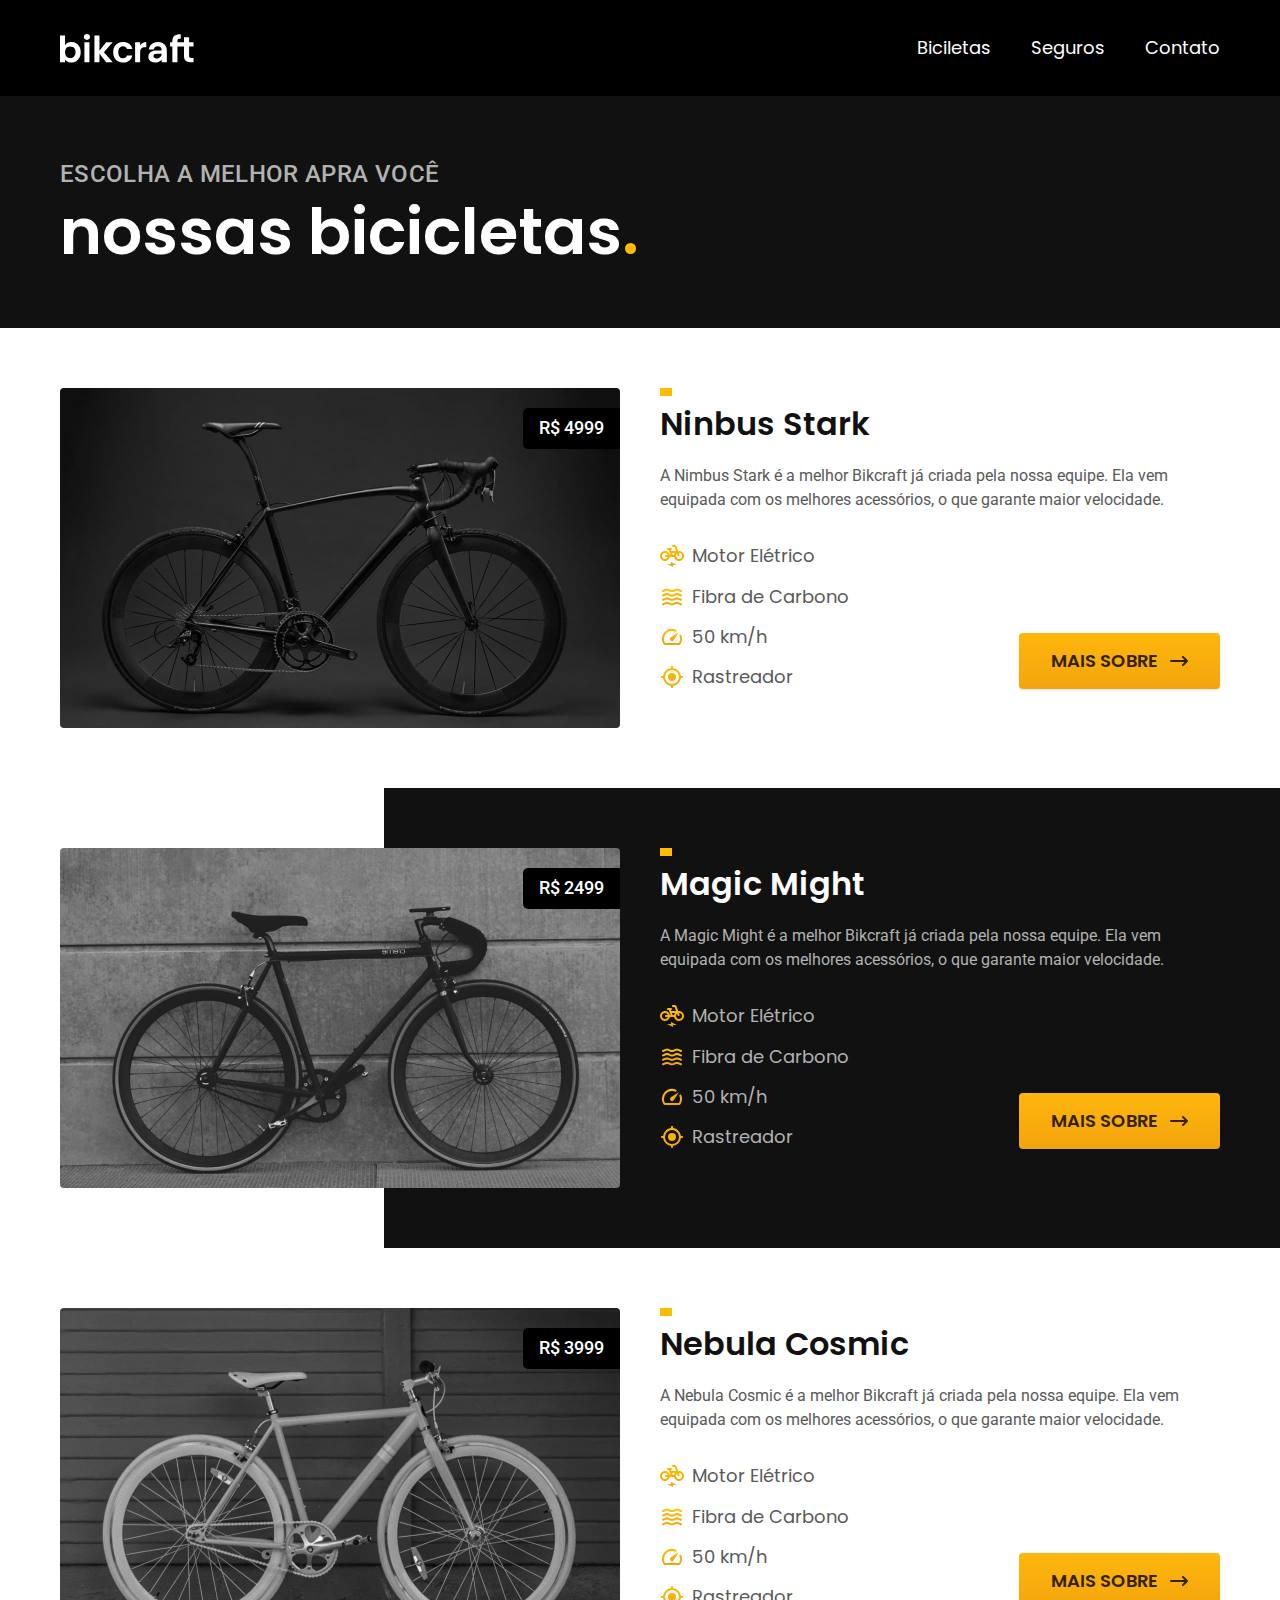
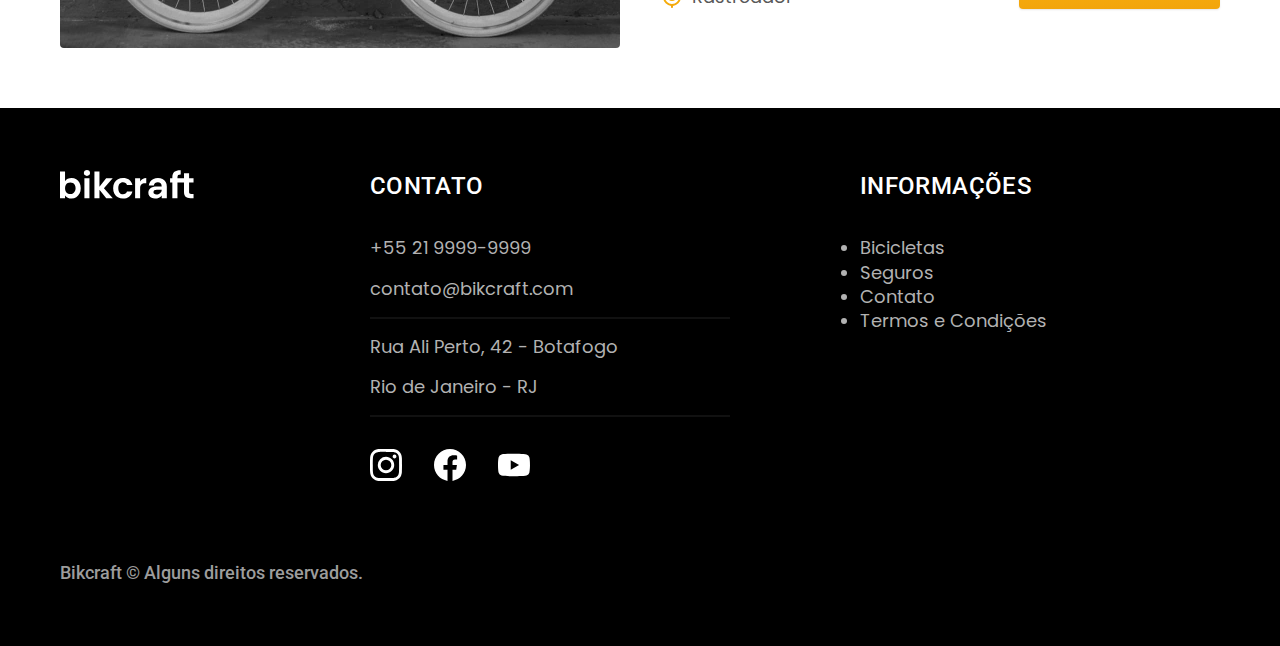
==== bicicletas.html @ 77fa8f18 "avaço na pagina" ====
<!DOCTYPE html>
<html lang="pt-br">
  <head>
    <meta charset="UTF-8" />
    <meta http-equiv="X-UA-Compatible" content="IE=edge" />
    <meta name="viewport" content="width=device-width, initial-scale=1.0" />
    <title>Biciletas | Bikecreaft</title>
    <meta name="description" content="bicicletas." />
    <link rel="stylesheet" href="css/style.css" />
    <link rel="preconnect" href="https://fonts.googleapis.com" />
    <link rel="preconnect" href="https://fonts.gstatic.com" crossorigin />
    <link
      href="https://fonts.googleapis.com/css2?family=Merriweather:ital,wght@1,900&family=Poppins:wght@400;600&family=Roboto:wght@400;500&display=swap"
      rel="stylesheet"
    />
  </head>
  <body>
    <header class="header-bg">
      <div class="header-container container">
        <a href="index.html" class="brand">
          <img src="asseets/bikcraft.svg" alt="Bikecreaft" class="brand-logo" />
        </a>
        <nav aria-label="primaria" class="nav-bar">
          <ul class="heaeder-menu cor-0 font-1-m">
            <li class="header-links">
              <a href="./bicicletras.htmml">Biciletas</a>
            </li>
            <li class="header-links"><a href="./seguros.htmml">Seguros</a></li>
            <li class="header-links"><a href="./contato.htmml">Contato</a></li>
          </ul>
        </nav>
      </div>
    </header>

    <main id="bicicletas">
      <div class="container-top-bg">
        <div class="container-top-titulo container">
          <p class="font-2-l-b cor-5">ESCOLHA A MELHOR APRA VOCÊ</p>
          <h1 class="font-1-xxl cor-0">
            nossas bicicletas<span class="cor-p1">.</span>
          </h1>
        </div>
      </div>

      <div class="bicicletas-container container">
        <div class="bicicleta-container-img">
          <img src="asseets/bicicletas/nimbus.jpg" alt="Bicicleta preta" />
          <span class="font-2-m cor-0">R$ 4999</span>
        </div>
        <div class="bicicleta-container-txt">
          <h2 class="font-1-xl">Ninbus Stark</h2>
          <p class="font-2-s cor-8">
            A Nimbus Stark é a melhor Bikcraft já criada pela nossa equipe. Ela
            vem equipada com os melhores acessórios, o que garante maior
            velocidade.
          </p>
          <ul class="bicicleta-container-info font-1-m cor-8">
            <li>
              <img src="asseets/icones/eletrica.svg" alt="img-motor" />
              <span>Motor Elétrico</span>
            </li>
            <li>
              <img src="asseets/icones/carbono.svg" alt="img-Fibra" />
              <span>Fibra de Carbono</span>
            </li>
            <li>
              <img src="asseets/icones/velocidade.svg" alt="img-velociade" />
              <span>50 km/h</span>
            </li>
            <li>
              <img src="asseets/icones/rastreador.svg" alt="img-Rastreador" />
              <span>Rastreador</span>
            </li>
          </ul>
          <a class="info-bnt seta" href="./bicicletas/nimbus.html">MAIS SOBRE</a>
        </div>
      </div>

      <div class="bicicletas-bg">
        <div class="bicicletas-container container">
          <div class="bicicleta-container-img">
            <img src="asseets/bicicletas/magic.jpg" alt="Bicicleta preta" />
            <span class="font-2-m cor-0">R$ 2499</span>
          </div>
          <div class="bicicleta-container-txt">
            <h2 class="font-1-xl cor-0">Magic Might</h2>
            <p class="font-2-s cor-5">
              A Magic Might é a melhor Bikcraft já criada pela nossa equipe. Ela
              vem equipada com os melhores acessórios, o que garante maior
              velocidade.
            </p>
            <ul class="bicicleta-container-info font-1-m cor-5">
              <li>
                <img src="asseets/icones/eletrica.svg" alt="img-motor" />
                <span>Motor Elétrico</span>
              </li>
              <li>
                <img src="asseets/icones/carbono.svg" alt="img-Fibra" />
                <span>Fibra de Carbono</span>
              </li>
              <li>
                <img src="asseets/icones/velocidade.svg" alt="img-velociade" />
                <span>50 km/h</span>
              </li>
              <li>
                <img src="asseets/icones/rastreador.svg" alt="img-Rastreador" />
                <span>Rastreador</span>
              </li>
            </ul>
            <a class="info-bnt seta" href="./bicicletas/nimbus.html"
              >MAIS SOBRE</a
            >
          </div>
        </div>
      </div>

      <div class="bicicletas-container container">
        <div class="bicicleta-container-img">
          <img src="asseets/bicicletas/nebula.jpg" alt="Bicicleta preta" />
          <span class="font-2-m cor-0">R$ 3999</span>
        </div>
        <div class="bicicleta-container-txt">
          <h2 class="font-1-xl">Nebula Cosmic</h2>
          <p class="font-2-s cor-8">
            A Nebula Cosmic é a melhor Bikcraft já criada pela nossa equipe. Ela
            vem equipada com os melhores acessórios, o que garante maior
            velocidade.
          </p>
          <ul class="bicicleta-container-info font-1-m cor-8">
            <li>
              <img src="asseets/icones/eletrica.svg" alt="img-motor" />
              <span>Motor Elétrico</span>
            </li>
            <li>
              <img src="asseets/icones/carbono.svg" alt="img-Fibra" />
              <span>Fibra de Carbono</span>
            </li>
            <li>
              <img src="asseets/icones/velocidade.svg" alt="img-velociade" />
              <span>50 km/h</span>
            </li>
            <li>
              <img src="asseets/icones/rastreador.svg" alt="img-Rastreador" />
              <span>Rastreador</span>
            </li>
          </ul>
          <a class="info-bnt seta" href="./bicicletas/nimbus.html">MAIS SOBRE</a>
        </div>
      </div>
    </main>

    <footer id="footer-bg">
      <div class="footer container">
        <img src="asseets/bikcraft.svg" class="footer-logo-img" />
        <div class="footer-container-contato">
          <h3 class="font-2-l-b cor-0">Contato</h3>
          <ul class="font-1-m cor-5 txt">
            <li><a>+55 21 9999-9999</a></li>
            <li><a>contato@bikcraft.com</a></li>
            <li><a>Rua Ali Perto, 42 - Botafogo</a></li>
            <li><a>Rio de Janeiro - RJ</a></li>
          </ul>
          <div class="footer-redes">
            <a href="./"><img src="./asseets//redes/instagram.svg" alt="Instagram" width="32" height="32"/></a>
            <a href="./"><img src="./asseets//redes/facebook.svg" alt="Facebook" width="32" height="32"/></a>
            <a href="./"><img src="./asseets/redes/youtube.svg" alt="Youtube" width="32" height="32"/></a>
          </div>
        </div>
        <div class="footer-container-informacoes">
          <h3 class="font-2-l-b cor-0">Informações</h3>
          <nav class="font-1-m cor-5 txt">
            <li><a href="./bicicletas.html">Bicicletas</a></li>
            <li><a href="./seguros.html">Seguros</a></li>
            <li><a href="./contato.html">Contato</a></li>
            <li><a href="./termos.html">Termos e Condições</a></li>
          </nav>
        </div>
        <p class="font-2-m cor-6 footer-copy">
          Bikcraft © Alguns direitos reservados.
        </p>
      </div>
    </footer>
  </body>
</html>
---- css/style.css ----
@import url(global/reset.css);
@import url(global/global.css);
@import url(global/header.css);
@import url(global/footer.css);
@import url(home/main.css);
@import url(home/tecnologia.css);
@import url(home/parceiros.css);
@import url(home/depoimento.css);
@import url(home/seguros.css);
@import url(bicicletas/bicicletas-lista.css);
@import url(bicicletas/bicicletas.css);
@import url(termos/termos.css);
@import url(vantagens/vantagens.css);
@import url(vantagens/seguros.css);
@import url(vantagens/perguntas.css);
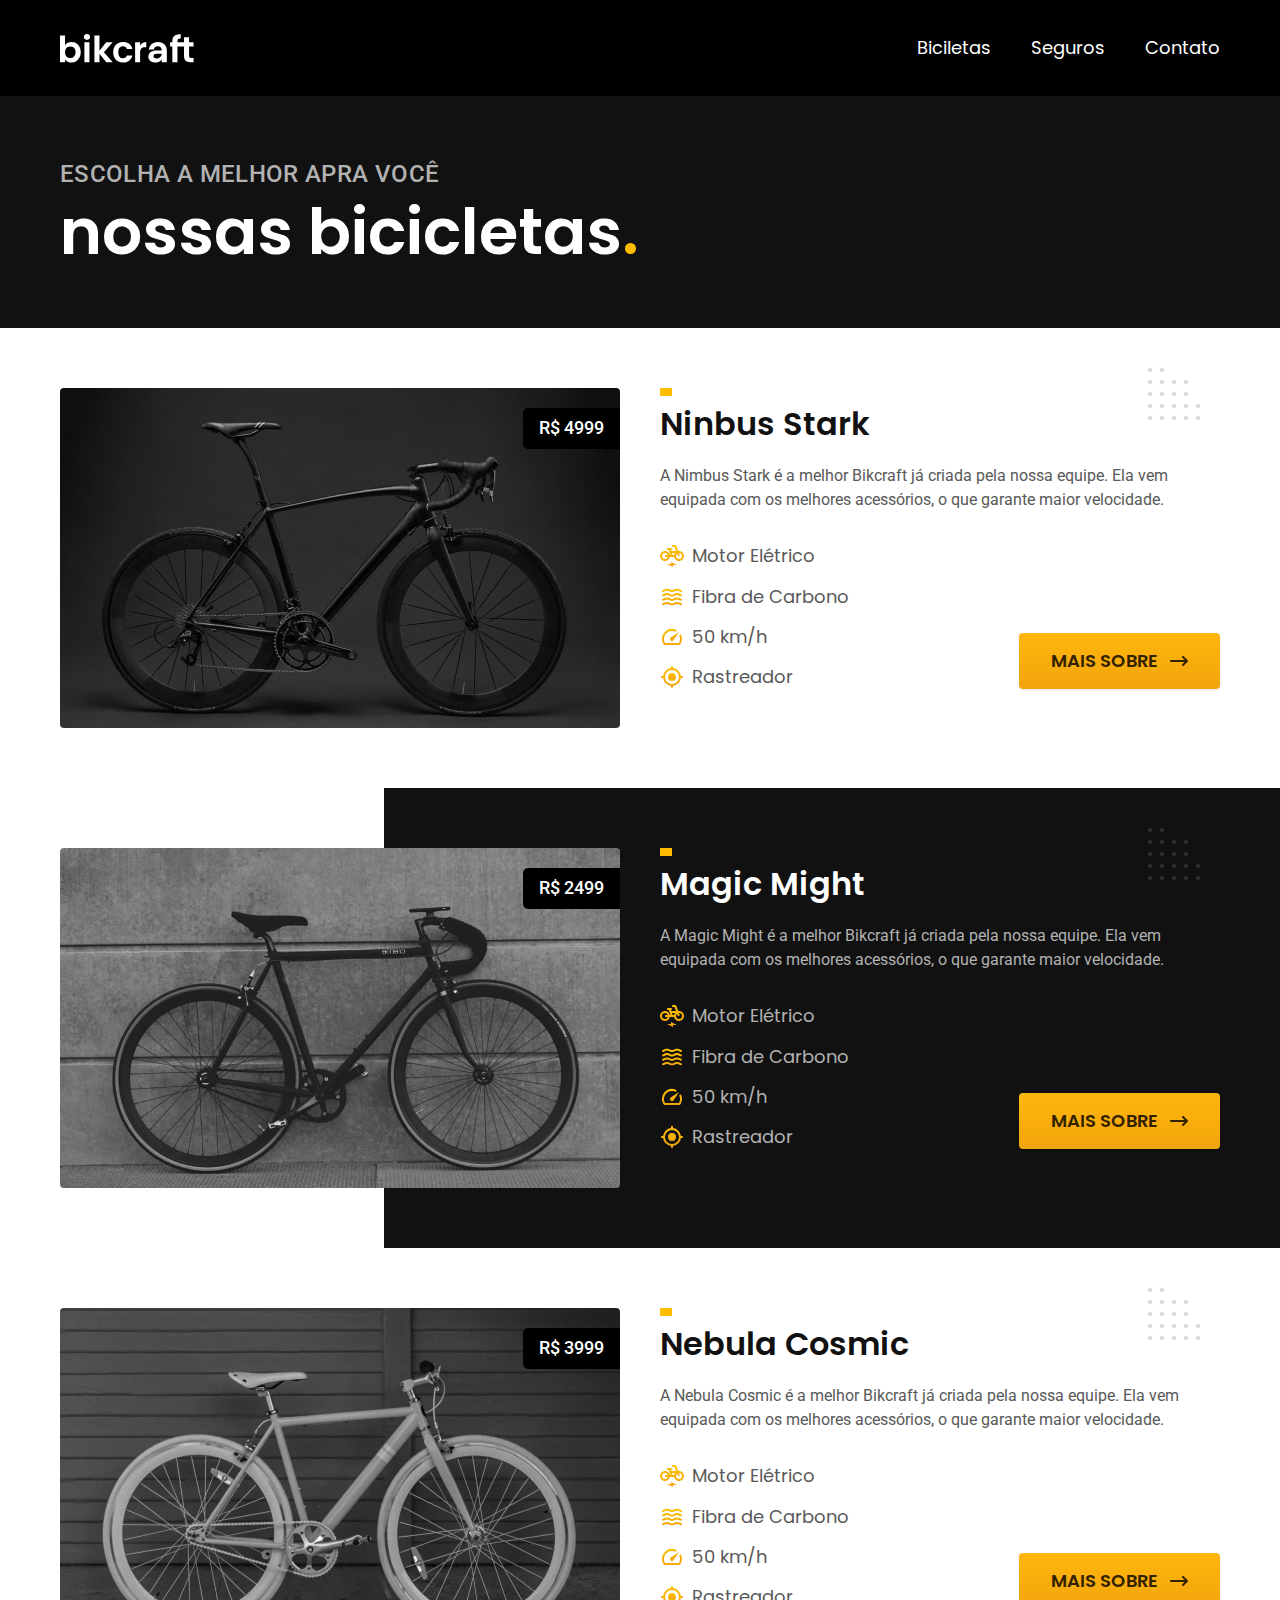
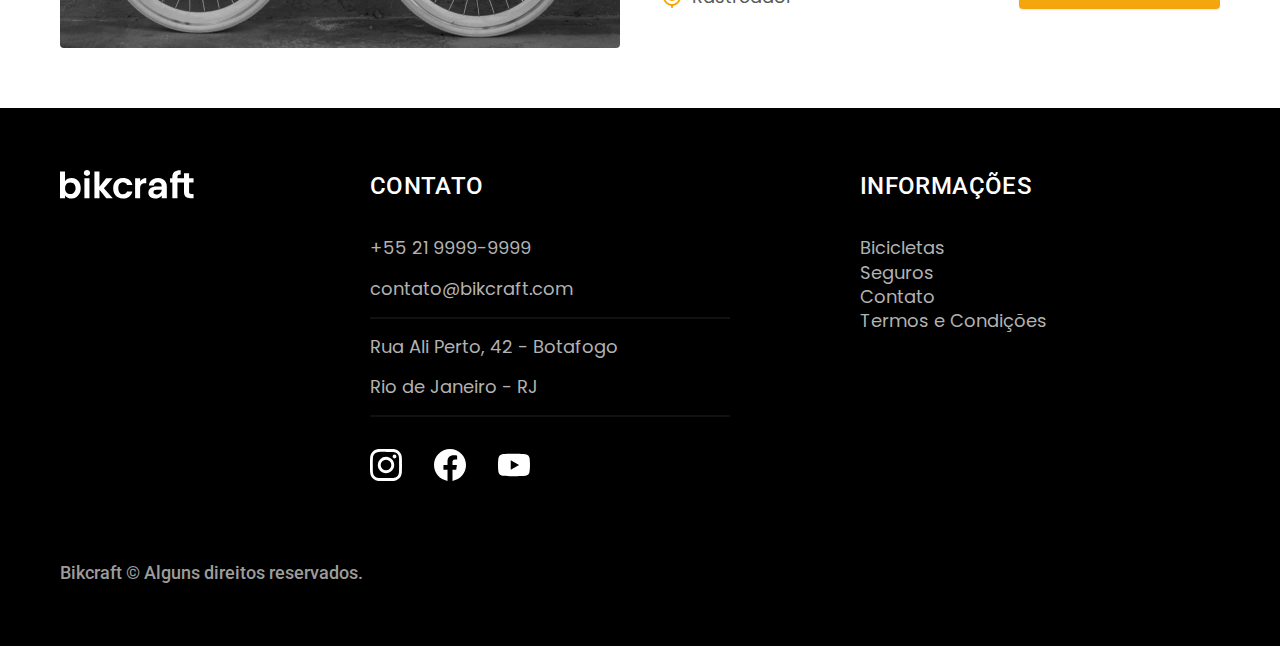
==== commit c4defba9: "ultimas modificacoes" ====
--- a/bicicletas.html
+++ b/bicicletas.html
@@ -1,60 +1,97 @@
 <!DOCTYPE html>
 <html lang="pt-br">
-  <head>
-    <meta charset="UTF-8" />
-    <meta http-equiv="X-UA-Compatible" content="IE=edge" />
-    <meta name="viewport" content="width=device-width, initial-scale=1.0" />
-    <title>Biciletas | Bikecreaft</title>
-    <meta name="description" content="bicicletas." />
-    <link rel="stylesheet" href="css/style.css" />
-    <link rel="preconnect" href="https://fonts.googleapis.com" />
-    <link rel="preconnect" href="https://fonts.gstatic.com" crossorigin />
-    <link
-      href="https://fonts.googleapis.com/css2?family=Merriweather:ital,wght@1,900&family=Poppins:wght@400;600&family=Roboto:wght@400;500&display=swap"
-      rel="stylesheet"
-    />
-  </head>
-  <body>
-    <header class="header-bg">
-      <div class="header-container container">
-        <a href="index.html" class="brand">
-          <img src="asseets/bikcraft.svg" alt="Bikecreaft" class="brand-logo" />
-        </a>
-        <nav aria-label="primaria" class="nav-bar">
-          <ul class="heaeder-menu cor-0 font-1-m">
-            <li class="header-links">
-              <a href="./bicicletras.htmml">Biciletas</a>
-            </li>
-            <li class="header-links"><a href="./seguros.htmml">Seguros</a></li>
-            <li class="header-links"><a href="./contato.htmml">Contato</a></li>
-          </ul>
-        </nav>
+
+<head>
+  <meta charset="UTF-8" />
+  <meta http-equiv="X-UA-Compatible" content="IE=edge" />
+  <meta name="viewport" content="width=device-width, initial-scale=1.0" />
+  <title>Biciletas | Bikecreaft</title>
+  <meta name="description" content="bicicletas." />
+  <link rel="preload" href="css/style.css" as="style" />
+  <link rel="stylesheet" href="css/style.css" />
+  <link rel="preconnect" href="https://fonts.googleapis.com" />
+  <link rel="preconnect" href="https://fonts.gstatic.com" crossorigin />
+  <link
+    href="https://fonts.googleapis.com/css2?family=Merriweather:ital,wght@1,900&family=Poppins:wght@400;600&family=Roboto:wght@400;500&display=swap"
+    rel="stylesheet" />
+</head>
+
+<body>
+  <header class="header-bg">
+    <div class="header-container container">
+      <a href="index.html" class="brand">
+        <img src="asseets/bikcraft.svg" alt="Bikecreaft" class="brand-logo" />
+      </a>
+      <nav aria-label="primaria" class="nav-bar">
+        <ul class="heaeder-menu cor-0 font-1-m">
+          <li class="header-links">
+            <a href="./bicicletras.htmml">Biciletas</a>
+          </li>
+          <li class="header-links"><a href="seguros.html">Seguros</a></li>
+          <li class="header-links"><a href="bicicletas.html">Contato</a></li>
+        </ul>
+      </nav>
+    </div>
+  </header>
+
+  <main id="bicicletas">
+    <div class="container-top-bg">
+      <div class="container-top-titulo container">
+        <p class="font-2-l-b cor-5">ESCOLHA A MELHOR APRA VOCÊ</p>
+        <h1 class="font-1-xxl cor-0">
+          nossas bicicletas<span class="cor-p1">.</span>
+        </h1>
       </div>
-    </header>
+    </div>
 
-    <main id="bicicletas">
-      <div class="container-top-bg">
-        <div class="container-top-titulo container">
-          <p class="font-2-l-b cor-5">ESCOLHA A MELHOR APRA VOCÊ</p>
-          <h1 class="font-1-xxl cor-0">
-            nossas bicicletas<span class="cor-p1">.</span>
-          </h1>
-        </div>
+    <div class="bicicletas-container container">
+      <div class="bicicleta-container-img">
+        <img src="asseets/bicicletas/nimbus.jpg" alt="Bicicleta preta" />
+        <span class="font-2-m cor-0">R$ 4999</span>
       </div>
+      <div class="bicicleta-container-txt">
+        <h2 class="font-1-xl">Ninbus Stark</h2>
+        <p class="font-2-s cor-8">
+          A Nimbus Stark é a melhor Bikcraft já criada pela nossa equipe. Ela
+          vem equipada com os melhores acessórios, o que garante maior
+          velocidade.
+        </p>
+        <ul class="bicicleta-container-info font-1-m cor-8">
+          <li>
+            <img src="asseets/icones/eletrica.svg" alt="img-motor" />
+            <span>Motor Elétrico</span>
+          </li>
+          <li>
+            <img src="asseets/icones/carbono.svg" alt="img-Fibra" />
+            <span>Fibra de Carbono</span>
+          </li>
+          <li>
+            <img src="asseets/icones/velocidade.svg" alt="img-velociade" />
+            <span>50 km/h</span>
+          </li>
+          <li>
+            <img src="asseets/icones/rastreador.svg" alt="img-Rastreador" />
+            <span>Rastreador</span>
+          </li>
+        </ul>
+        <a class="info-bnt seta" href="bicicletas/ninbus.html">MAIS SOBRE</a>
+      </div>
+    </div>
 
+    <div class="bicicletas-bg">
       <div class="bicicletas-container container">
         <div class="bicicleta-container-img">
-          <img src="asseets/bicicletas/nimbus.jpg" alt="Bicicleta preta" />
-          <span class="font-2-m cor-0">R$ 4999</span>
+          <img src="asseets/bicicletas/magic.jpg" alt="Bicicleta preta" />
+          <span class="font-2-m cor-0">R$ 2499</span>
         </div>
         <div class="bicicleta-container-txt">
-          <h2 class="font-1-xl">Ninbus Stark</h2>
-          <p class="font-2-s cor-8">
-            A Nimbus Stark é a melhor Bikcraft já criada pela nossa equipe. Ela
+          <h2 class="font-1-xl cor-0">Magic Might</h2>
+          <p class="font-2-s cor-5">
+            A Magic Might é a melhor Bikcraft já criada pela nossa equipe. Ela
             vem equipada com os melhores acessórios, o que garante maior
             velocidade.
           </p>
-          <ul class="bicicleta-container-info font-1-m cor-8">
+          <ul class="bicicleta-container-info font-1-m cor-5">
             <li>
               <img src="asseets/icones/eletrica.svg" alt="img-motor" />
               <span>Motor Elétrico</span>
@@ -72,113 +109,79 @@
               <span>Rastreador</span>
             </li>
           </ul>
-          <a class="info-bnt seta" href="./bicicletas/nimbus.html">MAIS SOBRE</a>
+          <a class="info-bnt seta" href="bicicletas/magic.html">MAIS SOBRE</a>
         </div>
       </div>
+    </div>
 
-      <div class="bicicletas-bg">
-        <div class="bicicletas-container container">
-          <div class="bicicleta-container-img">
-            <img src="asseets/bicicletas/magic.jpg" alt="Bicicleta preta" />
-            <span class="font-2-m cor-0">R$ 2499</span>
-          </div>
-          <div class="bicicleta-container-txt">
-            <h2 class="font-1-xl cor-0">Magic Might</h2>
-            <p class="font-2-s cor-5">
-              A Magic Might é a melhor Bikcraft já criada pela nossa equipe. Ela
-              vem equipada com os melhores acessórios, o que garante maior
-              velocidade.
-            </p>
-            <ul class="bicicleta-container-info font-1-m cor-5">
-              <li>
-                <img src="asseets/icones/eletrica.svg" alt="img-motor" />
-                <span>Motor Elétrico</span>
-              </li>
-              <li>
-                <img src="asseets/icones/carbono.svg" alt="img-Fibra" />
-                <span>Fibra de Carbono</span>
-              </li>
-              <li>
-                <img src="asseets/icones/velocidade.svg" alt="img-velociade" />
-                <span>50 km/h</span>
-              </li>
-              <li>
-                <img src="asseets/icones/rastreador.svg" alt="img-Rastreador" />
-                <span>Rastreador</span>
-              </li>
-            </ul>
-            <a class="info-bnt seta" href="./bicicletas/nimbus.html"
-              >MAIS SOBRE</a
-            >
-          </div>
+    <div class="bicicletas-container container">
+      <div class="bicicleta-container-img">
+        <img src="asseets/bicicletas/nebula.jpg" alt="Bicicleta preta" />
+        <span class="font-2-m cor-0">R$ 3999</span>
+      </div>
+      <div class="bicicleta-container-txt">
+        <h2 class="font-1-xl">Nebula Cosmic</h2>
+        <p class="font-2-s cor-8">
+          A Nebula Cosmic é a melhor Bikcraft já criada pela nossa equipe. Ela
+          vem equipada com os melhores acessórios, o que garante maior
+          velocidade.
+        </p>
+        <ul class="bicicleta-container-info font-1-m cor-8">
+          <li>
+            <img src="asseets/icones/eletrica.svg" alt="img-motor" />
+            <span>Motor Elétrico</span>
+          </li>
+          <li>
+            <img src="asseets/icones/carbono.svg" alt="img-Fibra" />
+            <span>Fibra de Carbono</span>
+          </li>
+          <li>
+            <img src="asseets/icones/velocidade.svg" alt="img-velociade" />
+            <span>50 km/h</span>
+          </li>
+          <li>
+            <img src="asseets/icones/rastreador.svg" alt="img-Rastreador" />
+            <span>Rastreador</span>
+          </li>
+        </ul>
+        <a class="info-bnt seta" href="bicicletas/nebula.html">MAIS SOBRE</a>
+      </div>
+    </div>
+  </main>
+
+  <footer id="footer-bg">
+    <div class="footer container">
+      <img src="asseets/bikcraft.svg" class="footer-logo-img" alt="bickecraft" />
+      <div class="footer-container-contato">
+        <h3 class="font-2-l-b cor-0">Contato</h3>
+        <ul class="font-1-m cor-5 txt">
+          <li>+55 21 9999-9999</li>
+          <li>contato@bikcraft.com</li>
+          <li>Rua Ali Perto, 42 - Botafogo</li>
+          <li>Rio de Janeiro - RJ</li>
+        </ul>
+        <div class="footer-redes">
+          <a href="./"><img src="./asseets//redes/instagram.svg" alt="Instagram" width="32" height="32" /></a>
+          <a href="./"><img src="./asseets//redes/facebook.svg" alt="Facebook" width="32" height="32" /></a>
+          <a href="./"><img src="./asseets/redes/youtube.svg" alt="Youtube" width="32" height="32" /></a>
         </div>
       </div>
+      <div class="footer-container-informacoes">
+        <h3 class="font-2-l-b cor-0">Informações</h3>
+        <nav class="font-1-m cor-5 txt">
+          <ul>
+            <li><a href="bicicletas.html">Bicicletas</a></li>
+            <li><a href="seguros.html">Seguros</a></li>
+            <li><a href="contato.html">Contato</a></li>
+            <li><a href="termos.html">Termos e Condições</a></li>
+          </ul>
+        </nav>
+      </div>
+      <p class="font-2-m cor-6 footer-copy">
+        Bikcraft © Alguns direitos reservados.
+      </p>
+    </div>
+  </footer>
+</body>
 
-      <div class="bicicletas-container container">
-        <div class="bicicleta-container-img">
-          <img src="asseets/bicicletas/nebula.jpg" alt="Bicicleta preta" />
-          <span class="font-2-m cor-0">R$ 3999</span>
-        </div>
-        <div class="bicicleta-container-txt">
-          <h2 class="font-1-xl">Nebula Cosmic</h2>
-          <p class="font-2-s cor-8">
-            A Nebula Cosmic é a melhor Bikcraft já criada pela nossa equipe. Ela
-            vem equipada com os melhores acessórios, o que garante maior
-            velocidade.
-          </p>
-          <ul class="bicicleta-container-info font-1-m cor-8">
-            <li>
-              <img src="asseets/icones/eletrica.svg" alt="img-motor" />
-              <span>Motor Elétrico</span>
-            </li>
-            <li>
-              <img src="asseets/icones/carbono.svg" alt="img-Fibra" />
-              <span>Fibra de Carbono</span>
-            </li>
-            <li>
-              <img src="asseets/icones/velocidade.svg" alt="img-velociade" />
-              <span>50 km/h</span>
-            </li>
-            <li>
-              <img src="asseets/icones/rastreador.svg" alt="img-Rastreador" />
-              <span>Rastreador</span>
-            </li>
-          </ul>
-          <a class="info-bnt seta" href="./bicicletas/nimbus.html">MAIS SOBRE</a>
-        </div>
-      </div>
-    </main>
-
-    <footer id="footer-bg">
-      <div class="footer container">
-        <img src="asseets/bikcraft.svg" class="footer-logo-img" />
-        <div class="footer-container-contato">
-          <h3 class="font-2-l-b cor-0">Contato</h3>
-          <ul class="font-1-m cor-5 txt">
-            <li><a>+55 21 9999-9999</a></li>
-            <li><a>contato@bikcraft.com</a></li>
-            <li><a>Rua Ali Perto, 42 - Botafogo</a></li>
-            <li><a>Rio de Janeiro - RJ</a></li>
-          </ul>
-          <div class="footer-redes">
-            <a href="./"><img src="./asseets//redes/instagram.svg" alt="Instagram" width="32" height="32"/></a>
-            <a href="./"><img src="./asseets//redes/facebook.svg" alt="Facebook" width="32" height="32"/></a>
-            <a href="./"><img src="./asseets/redes/youtube.svg" alt="Youtube" width="32" height="32"/></a>
-          </div>
-        </div>
-        <div class="footer-container-informacoes">
-          <h3 class="font-2-l-b cor-0">Informações</h3>
-          <nav class="font-1-m cor-5 txt">
-            <li><a href="./bicicletas.html">Bicicletas</a></li>
-            <li><a href="./seguros.html">Seguros</a></li>
-            <li><a href="./contato.html">Contato</a></li>
-            <li><a href="./termos.html">Termos e Condições</a></li>
-          </nav>
-        </div>
-        <p class="font-2-m cor-6 footer-copy">
-          Bikcraft © Alguns direitos reservados.
-        </p>
-      </div>
-    </footer>
-  </body>
-</html>
+</html>--- a/css/style.css
+++ b/css/style.css
@@ -6,10 +6,15 @@
 @import url(home/tecnologia.css);
 @import url(home/parceiros.css);
 @import url(home/depoimento.css);
-@import url(home/seguros.css);
 @import url(bicicletas/bicicletas-lista.css);
 @import url(bicicletas/bicicletas.css);
 @import url(termos/termos.css);
 @import url(vantagens/vantagens.css);
 @import url(vantagens/seguros.css);
 @import url(vantagens/perguntas.css);
+@import url(bicicleta/bicicleta.css);
+@import url(bicicleta/seguro.css);
+@import url(contato/contato.css);
+@import url(contato/lojas.css);
+@import url(global/formulario.css);
+@import url(orcamento/orcamento.css);
--- a/css/style.css
+++ b/css/style.css
@@ -6,10 +6,15 @@
 @import url(home/tecnologia.css);
 @import url(home/parceiros.css);
 @import url(home/depoimento.css);
-@import url(home/seguros.css);
 @import url(bicicletas/bicicletas-lista.css);
 @import url(bicicletas/bicicletas.css);
 @import url(termos/termos.css);
 @import url(vantagens/vantagens.css);
 @import url(vantagens/seguros.css);
 @import url(vantagens/perguntas.css);
+@import url(bicicleta/bicicleta.css);
+@import url(bicicleta/seguro.css);
+@import url(contato/contato.css);
+@import url(contato/lojas.css);
+@import url(global/formulario.css);
+@import url(orcamento/orcamento.css);
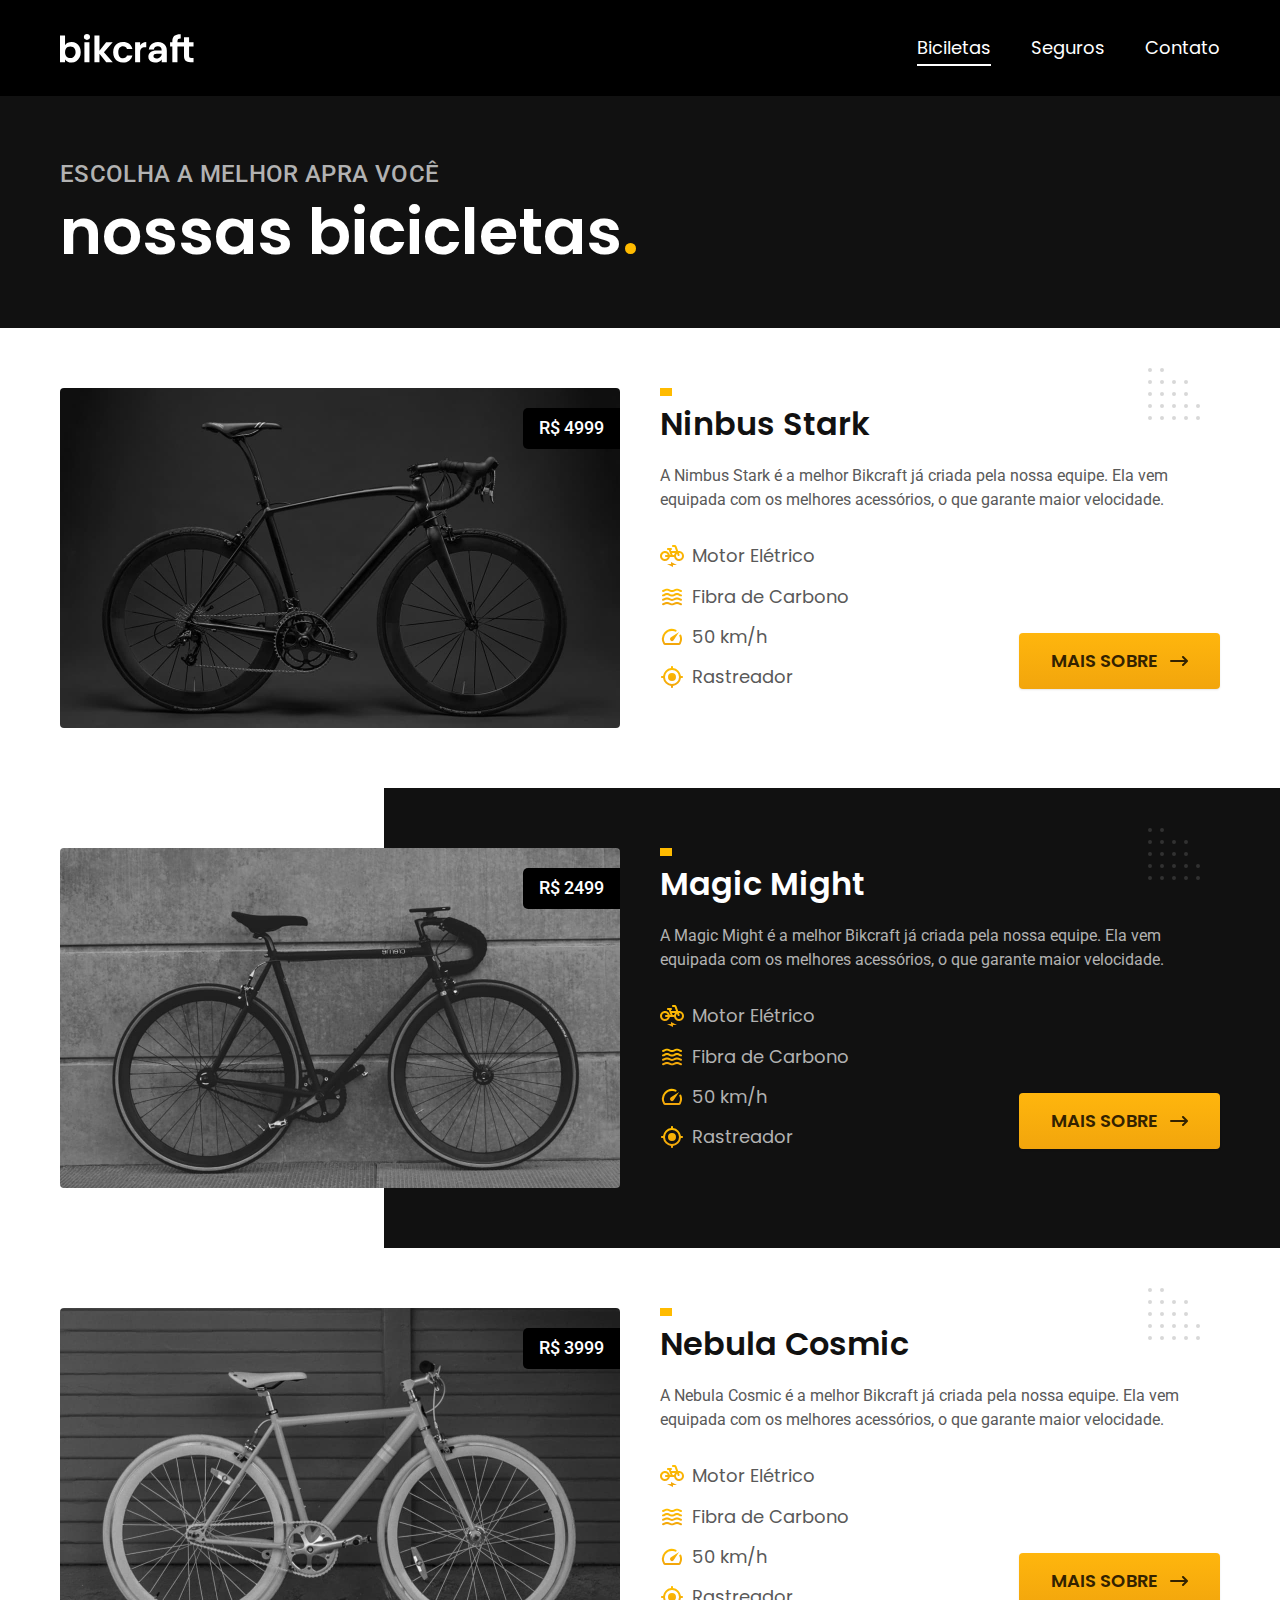
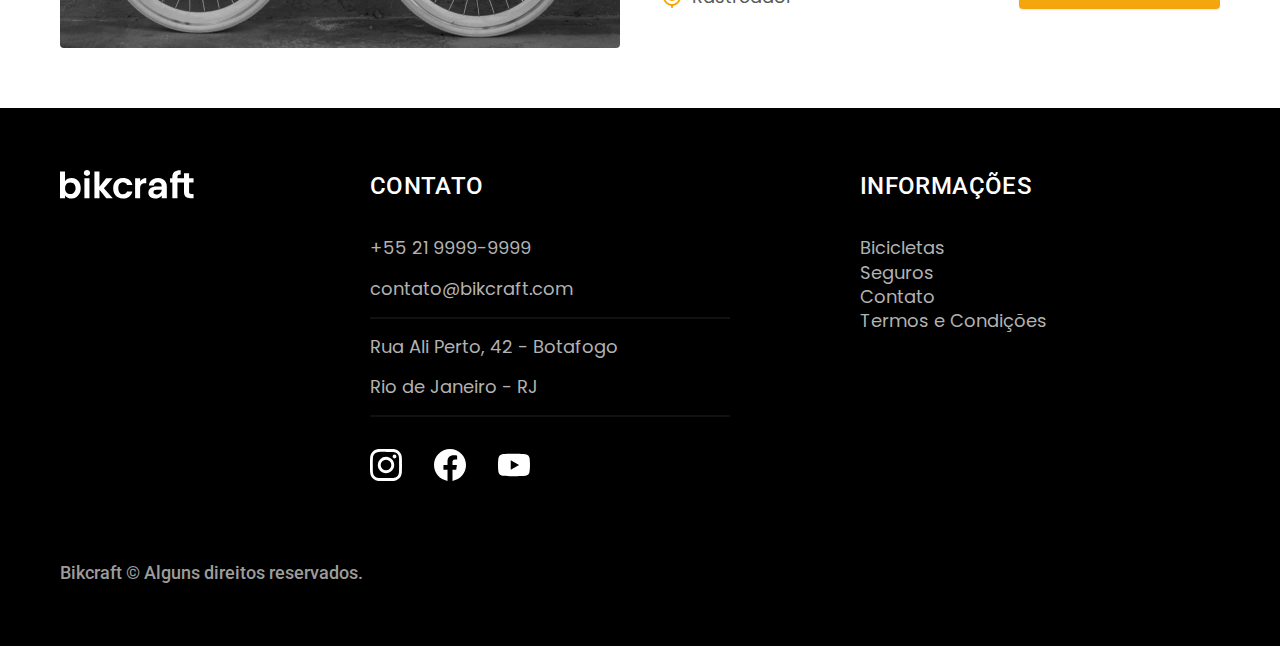
==== commit 76c22c03: "modificacoes" ====
--- a/bicicletas.html
+++ b/bicicletas.html
@@ -7,6 +7,7 @@
   <meta name="viewport" content="width=device-width, initial-scale=1.0" />
   <title>Biciletas | Bikecreaft</title>
   <meta name="description" content="bicicletas." />
+  <link rel="icon" href="favicon.svg" type="image/svg+xml">
   <link rel="preload" href="css/style.css" as="style" />
   <link rel="stylesheet" href="css/style.css" />
   <link rel="preconnect" href="https://fonts.googleapis.com" />
@@ -14,6 +15,7 @@
   <link
     href="https://fonts.googleapis.com/css2?family=Merriweather:ital,wght@1,900&family=Poppins:wght@400;600&family=Roboto:wght@400;500&display=swap"
     rel="stylesheet" />
+  <script>document.documentElement.classList.add('js');</script>
 </head>
 
 <body>
@@ -25,10 +27,10 @@
       <nav aria-label="primaria" class="nav-bar">
         <ul class="heaeder-menu cor-0 font-1-m">
           <li class="header-links">
-            <a href="./bicicletras.htmml">Biciletas</a>
+            <a href="bicicletas.html">Biciletas</a>
           </li>
           <li class="header-links"><a href="seguros.html">Seguros</a></li>
-          <li class="header-links"><a href="bicicletas.html">Contato</a></li>
+          <li class="header-links"><a href="contato.html">Contato</a></li>
         </ul>
       </nav>
     </div>
@@ -182,6 +184,7 @@
       </p>
     </div>
   </footer>
+  <script src="./js/script.js"></script>
 </body>
 
 </html>--- a/css/style.css
+++ b/css/style.css
@@ -2,6 +2,7 @@
 @import url(global/global.css);
 @import url(global/header.css);
 @import url(global/footer.css);
+@import url(global/animacao.css); 
 @import url(home/main.css);
 @import url(home/tecnologia.css);
 @import url(home/parceiros.css);
--- a/css/style.css
+++ b/css/style.css
@@ -2,6 +2,7 @@
 @import url(global/global.css);
 @import url(global/header.css);
 @import url(global/footer.css);
+@import url(global/animacao.css); 
 @import url(home/main.css);
 @import url(home/tecnologia.css);
 @import url(home/parceiros.css);
